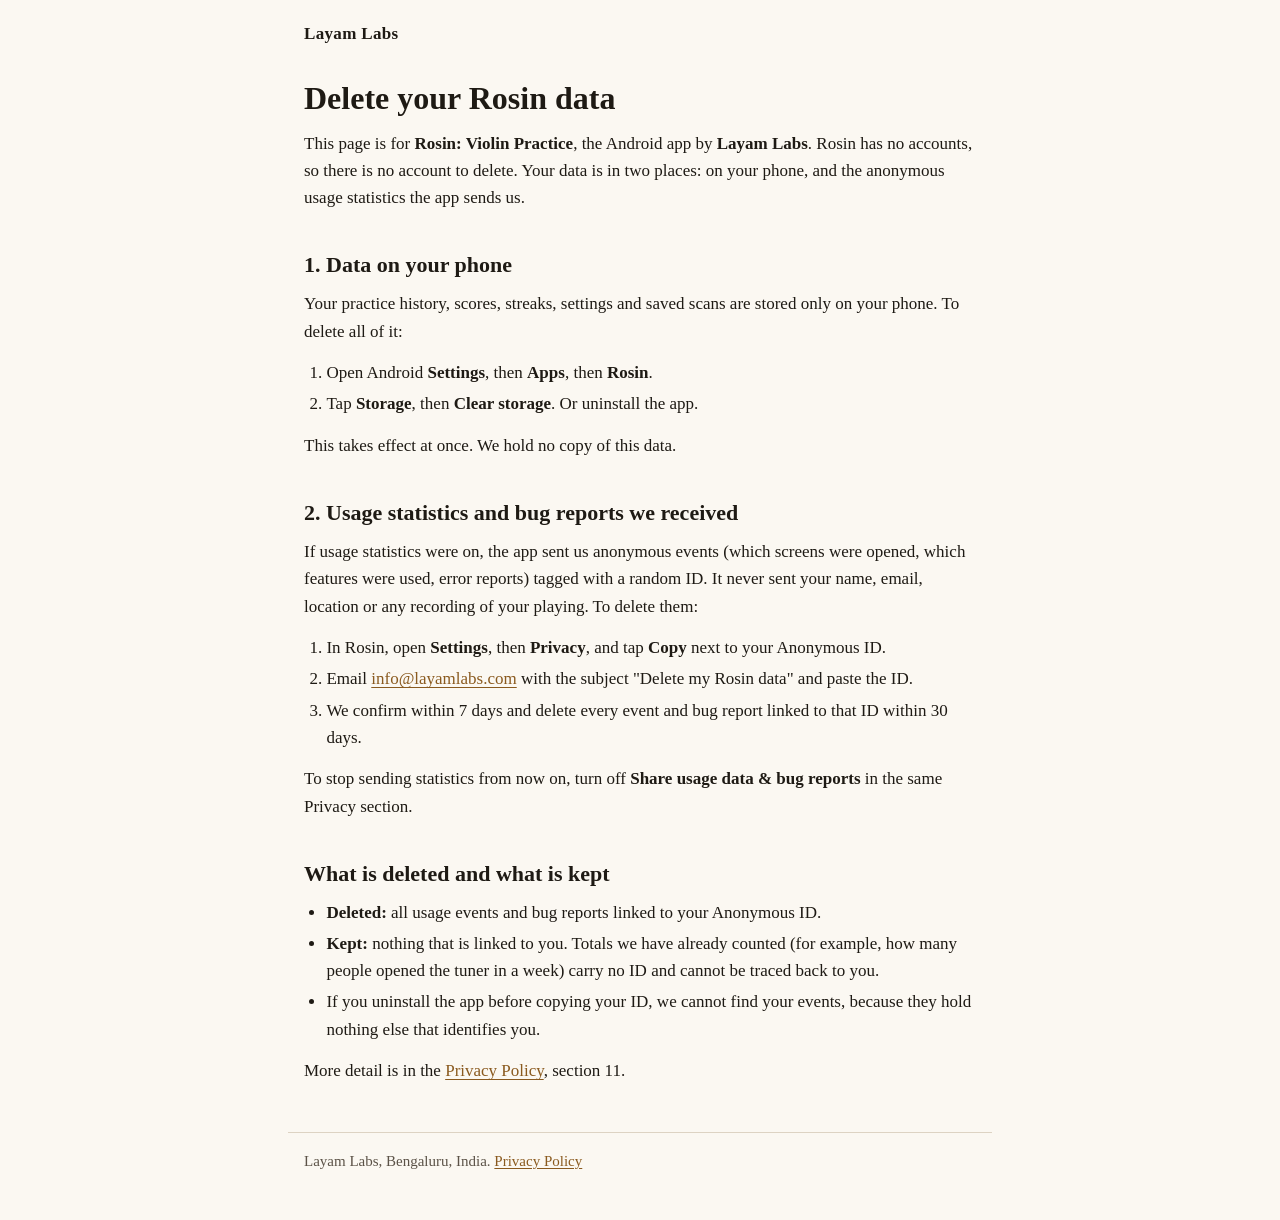
==== delete-data/index.html @ c3b13b4a "Add Delete your data page" ====
<!doctype html>
<html lang="en">
<head>
<meta charset="utf-8">
<meta name="viewport" content="width=device-width, initial-scale=1">
<title>Delete your Rosin data, Layam Labs</title>
<meta name="description" content="How to delete the data the Rosin violin practice app holds about you.">
<link rel="stylesheet" href="../styles.css">
</head>
<body>
<header class="site"><a class="brand" href="../">Layam Labs</a></header>
<main class="doc">
<h1>Delete your Rosin data</h1>
<p>This page is for <strong>Rosin: Violin Practice</strong>, the Android app by <strong>Layam Labs</strong>. Rosin has no accounts, so there is no account to delete. Your data is in two places: on your phone, and the anonymous usage statistics the app sends us.</p>

<h2>1. Data on your phone</h2>
<p>Your practice history, scores, streaks, settings and saved scans are stored only on your phone. To delete all of it:</p>
<ol>
<li>Open Android <strong>Settings</strong>, then <strong>Apps</strong>, then <strong>Rosin</strong>.</li>
<li>Tap <strong>Storage</strong>, then <strong>Clear storage</strong>. Or uninstall the app.</li>
</ol>
<p>This takes effect at once. We hold no copy of this data.</p>

<h2>2. Usage statistics and bug reports we received</h2>
<p>If usage statistics were on, the app sent us anonymous events (which screens were opened, which features were used, error reports) tagged with a random ID. It never sent your name, email, location or any recording of your playing. To delete them:</p>
<ol>
<li>In Rosin, open <strong>Settings</strong>, then <strong>Privacy</strong>, and tap <strong>Copy</strong> next to your Anonymous ID.</li>
<li>Email <a href="mailto:info@layamlabs.com?subject=Delete%20my%20Rosin%20data">info@layamlabs.com</a> with the subject "Delete my Rosin data" and paste the ID.</li>
<li>We confirm within 7 days and delete every event and bug report linked to that ID within 30 days.</li>
</ol>
<p>To stop sending statistics from now on, turn off <strong>Share usage data &amp; bug reports</strong> in the same Privacy section.</p>

<h2>What is deleted and what is kept</h2>
<ul>
<li><strong>Deleted:</strong> all usage events and bug reports linked to your Anonymous ID.</li>
<li><strong>Kept:</strong> nothing that is linked to you. Totals we have already counted (for example, how many people opened the tuner in a week) carry no ID and cannot be traced back to you.</li>
<li>If you uninstall the app before copying your ID, we cannot find your events, because they hold nothing else that identifies you.</li>
</ul>
<p>More detail is in the <a href="../privacy/">Privacy Policy</a>, section 11.</p>
</main>
<footer class="site"><p>Layam Labs, Bengaluru, India. <a href="../privacy/">Privacy Policy</a></p></footer>
</body>
</html>
---- styles.css ----
/* Layam Labs site. No web fonts, no scripts, no outside requests. */
:root {
  --bg: #fbf8f2;
  --fg: #1e1a14;
  --muted: #5b5247;
  --rule: #ddd3c3;
  --accent: #8a5a1f;
  --code-bg: #f1eadc;
  color-scheme: light dark;
}
@media (prefers-color-scheme: dark) {
  :root {
    --bg: #14110e;
    --fg: #ece4d6;
    --muted: #b3a895;
    --rule: #3a322a;
    --accent: #e0aa5c;
    --code-bg: #241e18;
  }
}
* { box-sizing: border-box; }
html { -webkit-text-size-adjust: 100%; }
body {
  margin: 0;
  background: var(--bg);
  color: var(--fg);
  font-family: Georgia, "Times New Roman", serif;
  font-size: 1.0625rem;
  line-height: 1.6;
}
a { color: var(--accent); text-underline-offset: 0.15em; }
a:focus-visible { outline: 3px solid var(--accent); outline-offset: 2px; }
header.site, footer.site, main {
  max-width: 44rem;
  margin: 0 auto;
  padding: 0 16px;
}
header.site { padding-top: 1.25rem; padding-bottom: 0.5rem; }
.brand { font-weight: bold; text-decoration: none; color: var(--fg); letter-spacing: 0.02em; }
footer.site {
  margin-top: 3rem;
  padding-top: 1rem;
  padding-bottom: 2rem;
  border-top: 1px solid var(--rule);
  color: var(--muted);
  font-size: 0.9375rem;
}
h1 { font-size: 2rem; line-height: 1.2; margin: 1.5rem 0 0.75rem; }
h2 { font-size: 1.375rem; margin: 2.25rem 0 0.5rem; }
h3 { font-size: 1.125rem; margin: 1.5rem 0 0.25rem; }
p, ul, ol { margin: 0 0 0.9rem; }
ul, ol { padding-left: 1.4rem; }
li { margin: 0.25rem 0; }
code {
  font-family: ui-monospace, Menlo, Consolas, monospace;
  font-size: 0.9em;
  background: var(--code-bg);
  padding: 0.05em 0.3em;
  border-radius: 3px;
  overflow-wrap: anywhere;
}
blockquote {
  margin: 1rem 0;
  padding: 0.25rem 1rem;
  border-left: 4px solid var(--accent);
  background: var(--code-bg);
}
.table { overflow-x: auto; margin: 0 0 1rem; }
table { border-collapse: collapse; width: 100%; font-size: 0.9375rem; }
th, td { text-align: left; vertical-align: top; padding: 0.45rem 0.5rem; border-bottom: 1px solid var(--rule); }
th { border-bottom-width: 2px; }
.lead { font-size: 1.1875rem; color: var(--muted); }
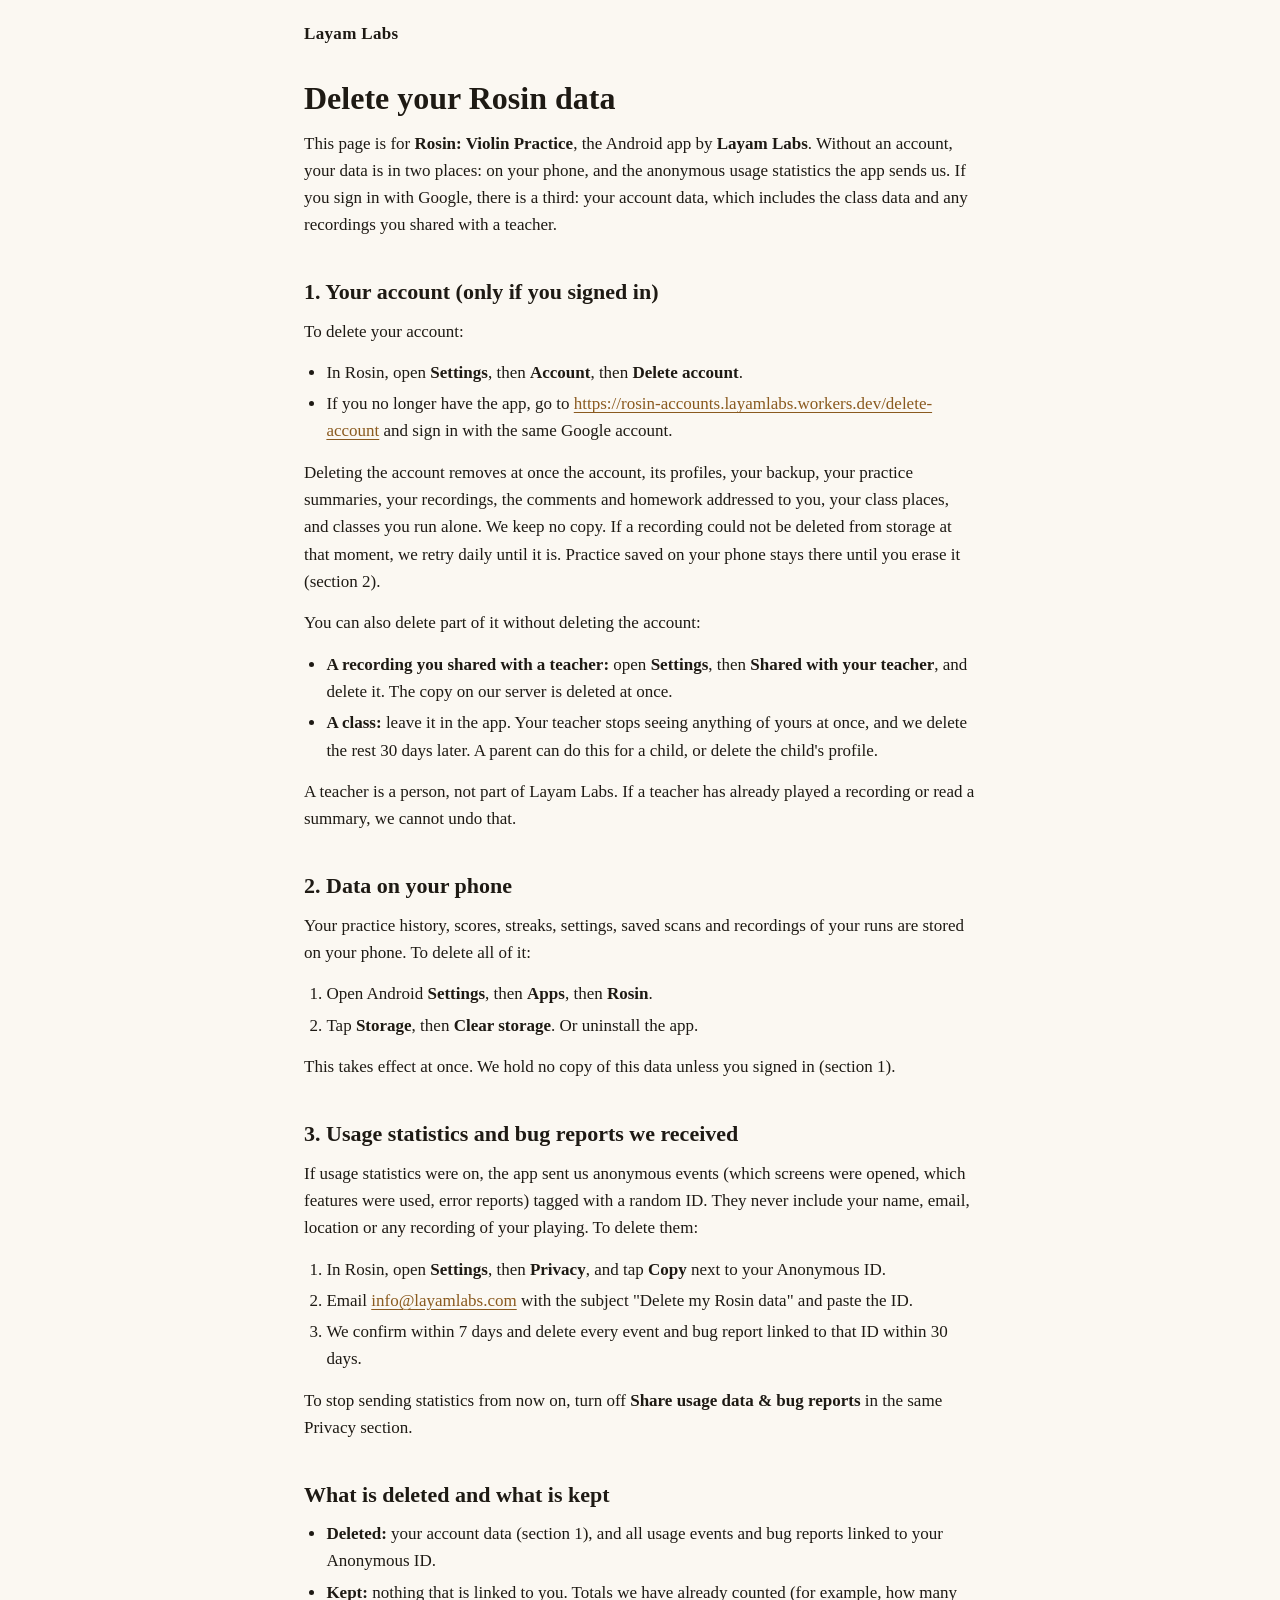
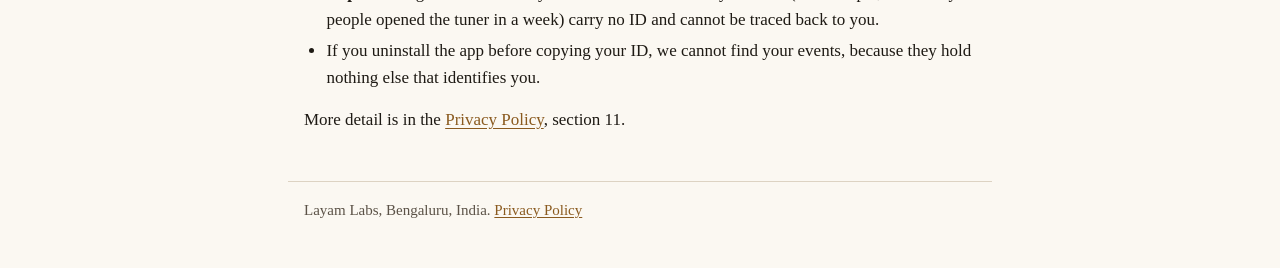
==== commit bfe9f9b6: "legal: publish Rosin policy 2026-11-06, add terms page, update delete-data page Privacy policy for v" ====
--- a/delete-data/index.html
+++ b/delete-data/index.html
@@ -11,18 +11,32 @@
 <header class="site"><a class="brand" href="../">Layam Labs</a></header>
 <main class="doc">
 <h1>Delete your Rosin data</h1>
-<p>This page is for <strong>Rosin: Violin Practice</strong>, the Android app by <strong>Layam Labs</strong>. Rosin has no accounts, so there is no account to delete. Your data is in two places: on your phone, and the anonymous usage statistics the app sends us.</p>
+<p>This page is for <strong>Rosin: Violin Practice</strong>, the Android app by <strong>Layam Labs</strong>. Without an account, your data is in two places: on your phone, and the anonymous usage statistics the app sends us. If you sign in with Google, there is a third: your account data, which includes the class data and any recordings you shared with a teacher.</p>
 
-<h2>1. Data on your phone</h2>
-<p>Your practice history, scores, streaks, settings and saved scans are stored only on your phone. To delete all of it:</p>
+<h2>1. Your account (only if you signed in)</h2>
+<p>To delete your account:</p>
+<ul>
+<li>In Rosin, open <strong>Settings</strong>, then <strong>Account</strong>, then <strong>Delete account</strong>.</li>
+<li>If you no longer have the app, go to <a href="https://rosin-accounts.layamlabs.workers.dev/delete-account">https://rosin-accounts.layamlabs.workers.dev/delete-account</a> and sign in with the same Google account.</li>
+</ul>
+<p>Deleting the account removes at once the account, its profiles, your backup, your practice summaries, your recordings, the comments and homework addressed to you, your class places, and classes you run alone. We keep no copy. If a recording could not be deleted from storage at that moment, we retry daily until it is. Practice saved on your phone stays there until you erase it (section 2).</p>
+<p>You can also delete part of it without deleting the account:</p>
+<ul>
+<li><strong>A recording you shared with a teacher:</strong> open <strong>Settings</strong>, then <strong>Shared with your teacher</strong>, and delete it. The copy on our server is deleted at once.</li>
+<li><strong>A class:</strong> leave it in the app. Your teacher stops seeing anything of yours at once, and we delete the rest 30 days later. A parent can do this for a child, or delete the child&#39;s profile.</li>
+</ul>
+<p>A teacher is a person, not part of Layam Labs. If a teacher has already played a recording or read a summary, we cannot undo that.</p>
+
+<h2>2. Data on your phone</h2>
+<p>Your practice history, scores, streaks, settings, saved scans and recordings of your runs are stored on your phone. To delete all of it:</p>
 <ol>
 <li>Open Android <strong>Settings</strong>, then <strong>Apps</strong>, then <strong>Rosin</strong>.</li>
 <li>Tap <strong>Storage</strong>, then <strong>Clear storage</strong>. Or uninstall the app.</li>
 </ol>
-<p>This takes effect at once. We hold no copy of this data.</p>
+<p>This takes effect at once. We hold no copy of this data unless you signed in (section 1).</p>
 
-<h2>2. Usage statistics and bug reports we received</h2>
-<p>If usage statistics were on, the app sent us anonymous events (which screens were opened, which features were used, error reports) tagged with a random ID. It never sent your name, email, location or any recording of your playing. To delete them:</p>
+<h2>3. Usage statistics and bug reports we received</h2>
+<p>If usage statistics were on, the app sent us anonymous events (which screens were opened, which features were used, error reports) tagged with a random ID. They never include your name, email, location or any recording of your playing. To delete them:</p>
 <ol>
 <li>In Rosin, open <strong>Settings</strong>, then <strong>Privacy</strong>, and tap <strong>Copy</strong> next to your Anonymous ID.</li>
 <li>Email <a href="mailto:info@layamlabs.com?subject=Delete%20my%20Rosin%20data">info@layamlabs.com</a> with the subject "Delete my Rosin data" and paste the ID.</li>
@@ -32,7 +46,7 @@
 
 <h2>What is deleted and what is kept</h2>
 <ul>
-<li><strong>Deleted:</strong> all usage events and bug reports linked to your Anonymous ID.</li>
+<li><strong>Deleted:</strong> your account data (section 1), and all usage events and bug reports linked to your Anonymous ID.</li>
 <li><strong>Kept:</strong> nothing that is linked to you. Totals we have already counted (for example, how many people opened the tuner in a week) carry no ID and cannot be traced back to you.</li>
 <li>If you uninstall the app before copying your ID, we cannot find your events, because they hold nothing else that identifies you.</li>
 </ul>
